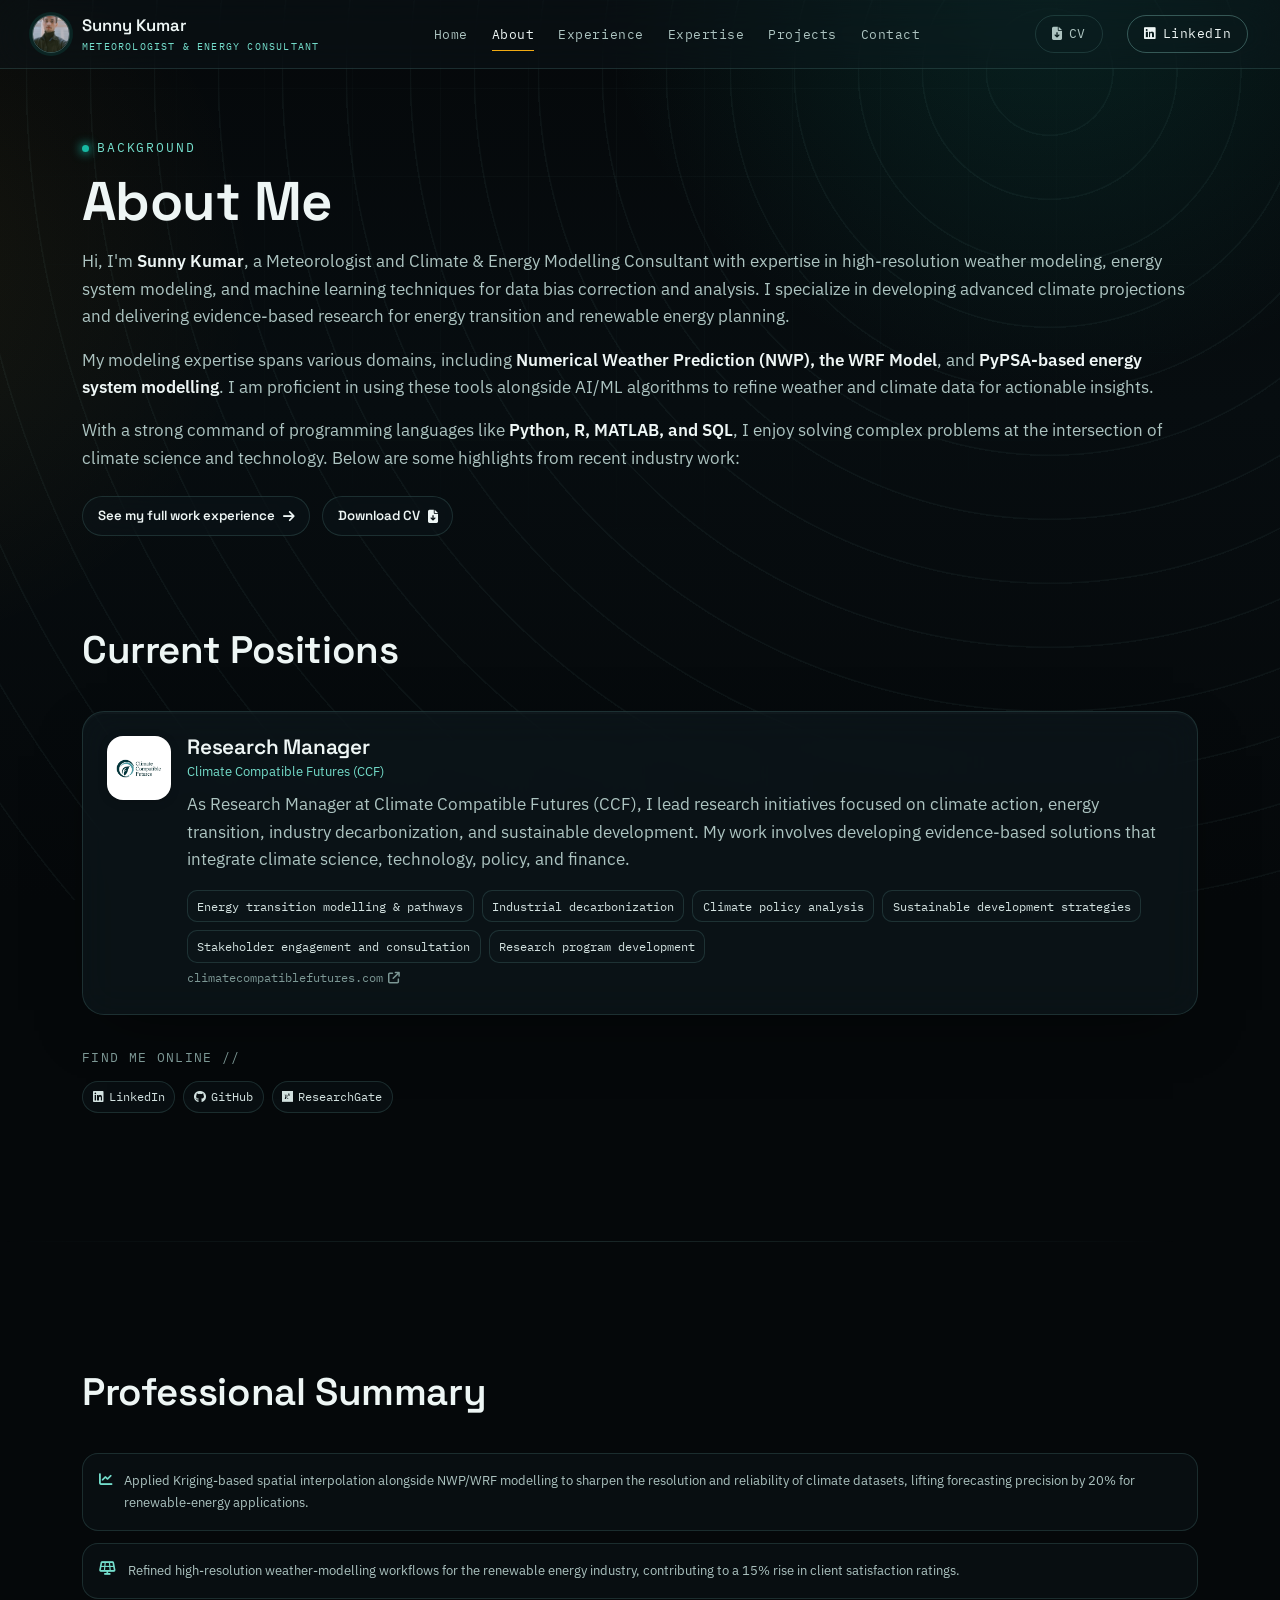
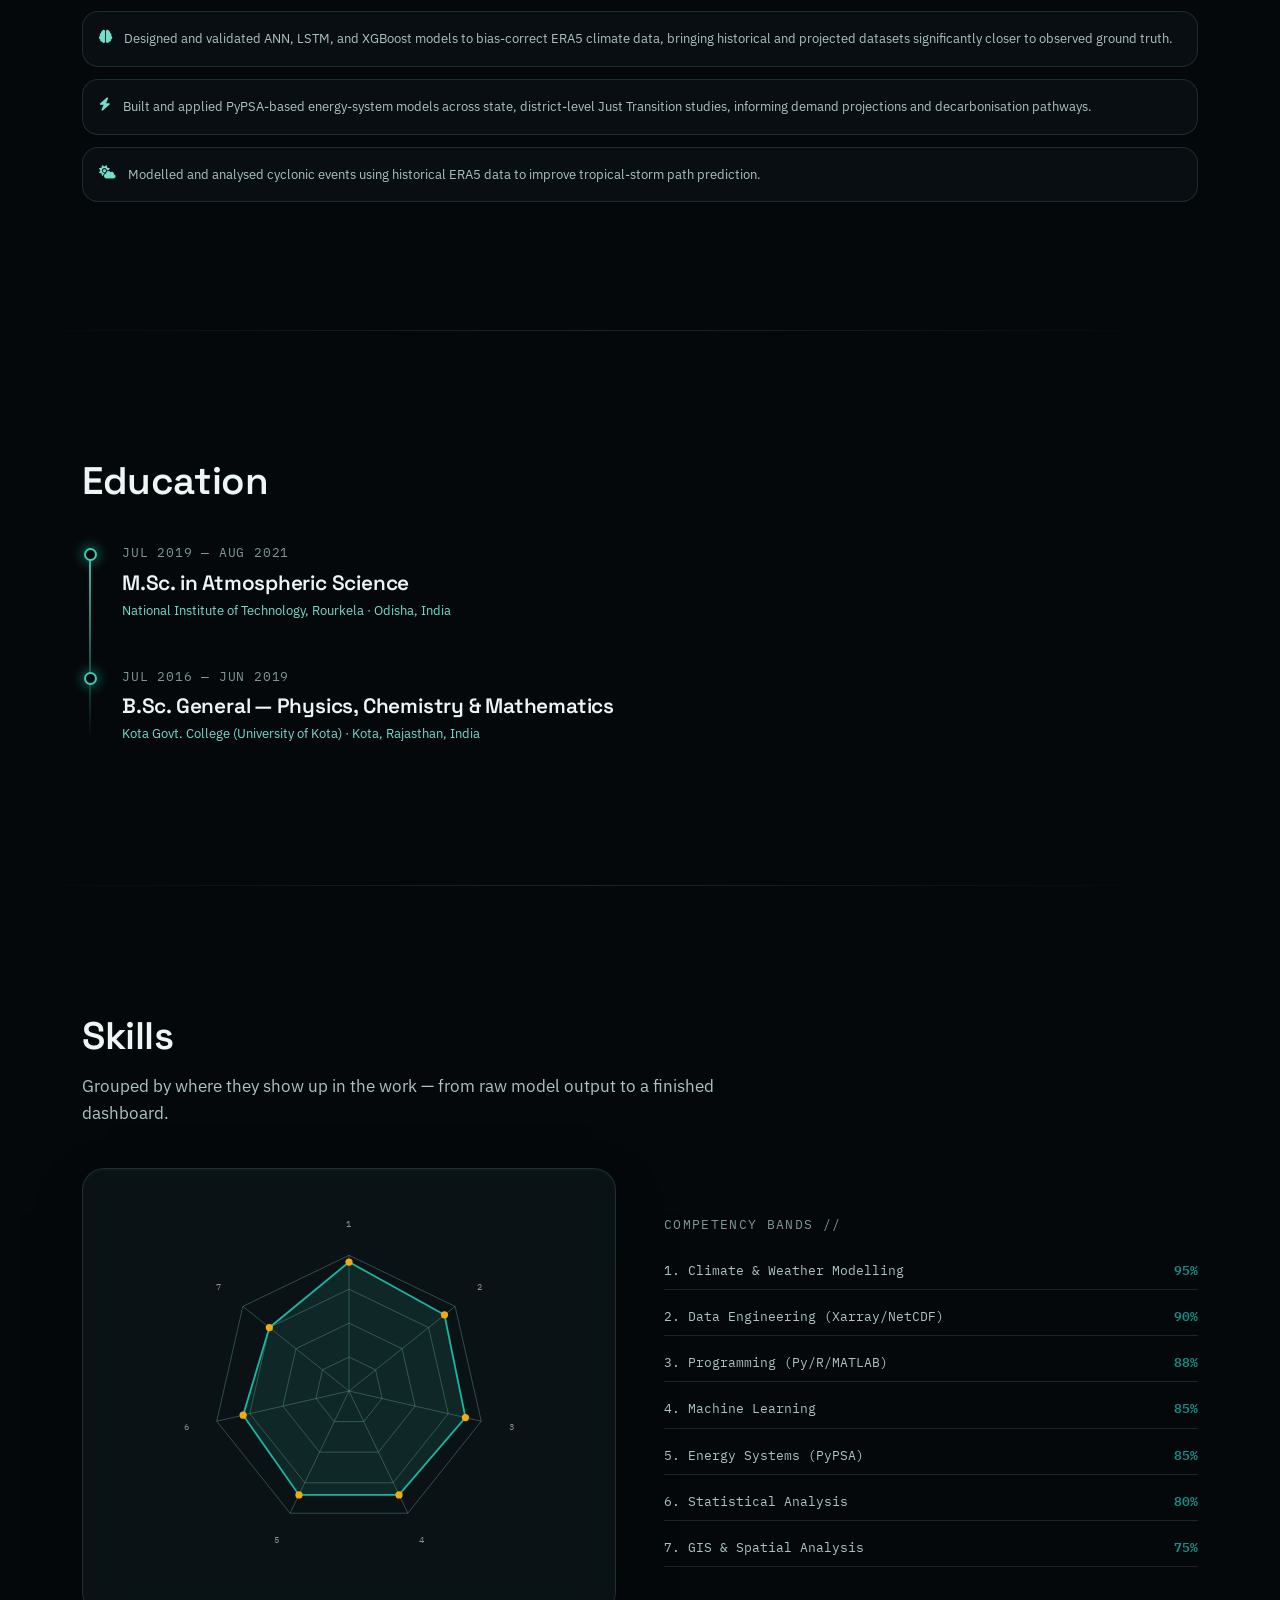
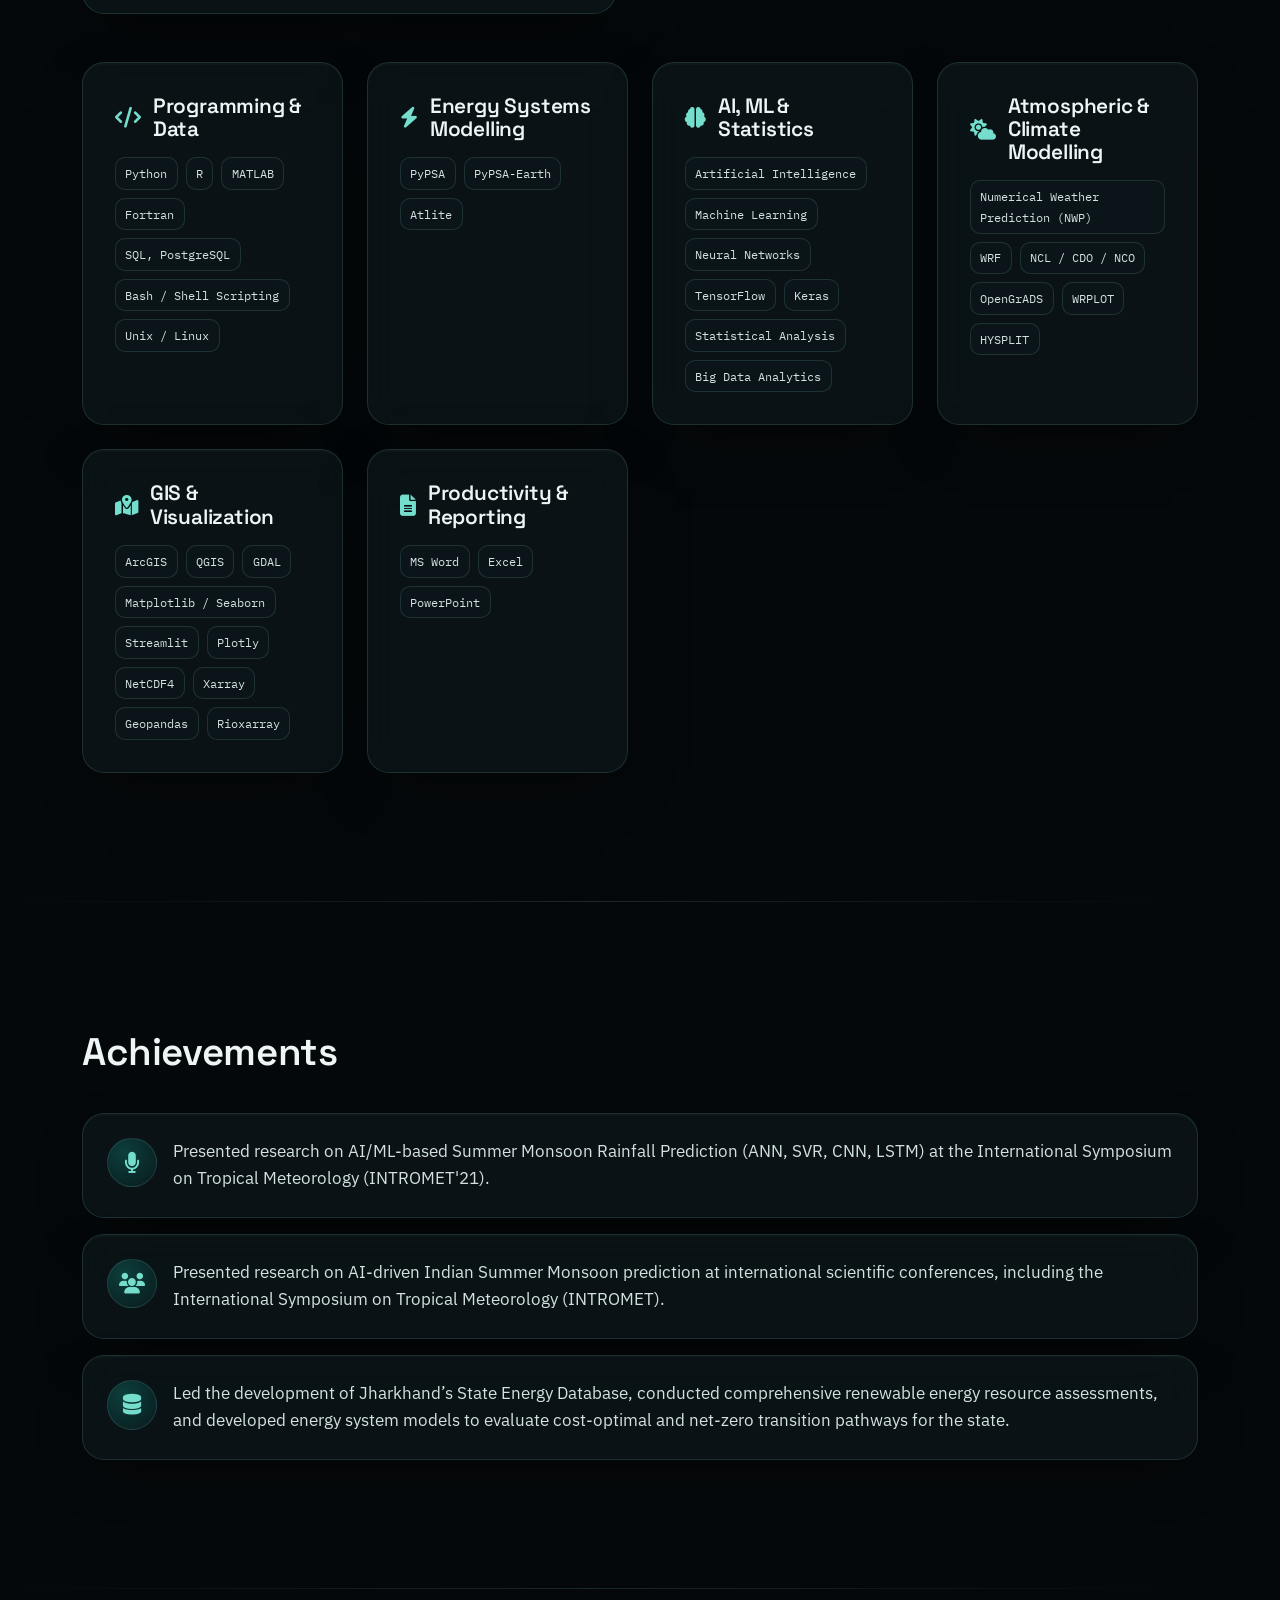
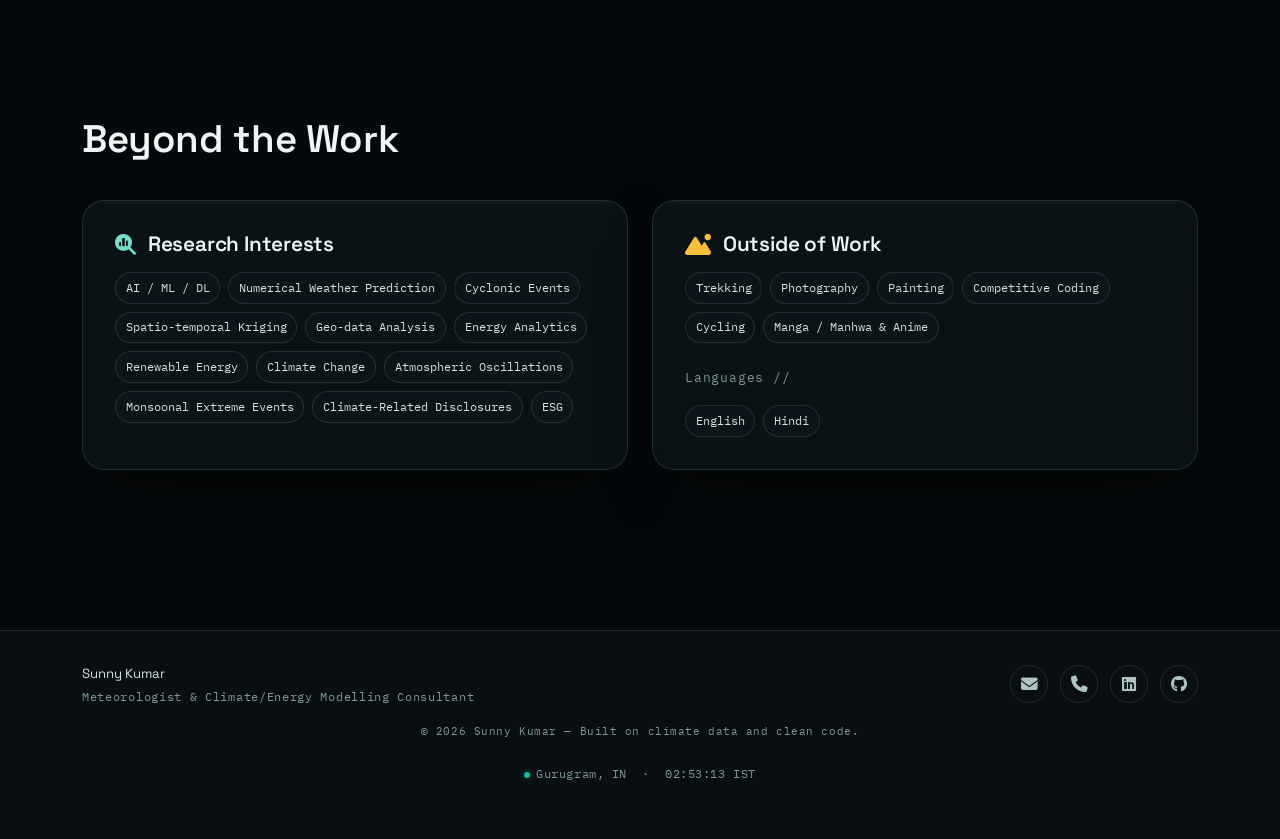
==== about.html @ 5a5ff790 "Portfolio website update August 2026" ====
<!DOCTYPE html>
<html lang="en" class="no-js">
<head>
  <script>document.documentElement.classList.replace("no-js","js");</script>
  <meta charset="UTF-8" />
  <meta name="viewport" content="width=device-width, initial-scale=1.0" />
  <meta name="description" content="Work experience, education, technical skills, and achievements of Sunny Kumar — Meteorologist and Climate & Energy Modelling Consultant." />
  <title>About — Sunny Kumar</title>
  <link rel="icon" href="assets/img/favicon.svg" type="image/svg+xml" />

  <link rel="preconnect" href="https://fonts.googleapis.com" />
  <link rel="preconnect" href="https://fonts.gstatic.com" crossorigin />
  <link href="https://fonts.googleapis.com/css2?family=Space+Grotesk:wght@500;600;700&family=IBM+Plex+Sans:wght@400;500;600&family=IBM+Plex+Mono:wght@400;500&display=swap" rel="stylesheet" />
  <link
    rel="stylesheet"
    href="https://cdnjs.cloudflare.com/ajax/libs/font-awesome/6.7.2/css/all.min.css"
    integrity="sha512-Evv84Mr4kqVGRNSgIGL/F/aIDqQb7xQ2vcrdIwxfjThSH8CSR7PBEakCr51Ck+w+/U6swU2Im1vVX0SVk9ABhg=="
    crossorigin="anonymous"
    referrerpolicy="no-referrer" />

  <link rel="stylesheet" href="assets/css/tokens.css" />
  <link rel="stylesheet" href="assets/css/base.css" />
  <link rel="stylesheet" href="assets/css/navbar.css" />
  <link rel="stylesheet" href="assets/css/footer.css" />
  <link rel="stylesheet" href="assets/css/about.css" />
</head>
<body>
  <div class="atmos-field" aria-hidden="true"></div>
  <div id="site-header-mount"></div>

  <main>
    <section class="page-head container reveal">
      <div class="eyebrow">Background</div>
      <h1>About Me</h1>
      <p>
            Hi, I'm <strong>Sunny Kumar</strong>, a Meteorologist and Climate &amp; Energy
            Modelling Consultant with expertise in high-resolution weather modeling, energy
            system modeling, and machine learning techniques for data bias correction and
            analysis. I specialize in developing advanced climate projections and delivering
            evidence-based research for energy transition and renewable energy planning.
          </p>
          <p>
            My modeling expertise spans various domains, including
            <strong>Numerical Weather Prediction (NWP), the WRF Model</strong>, and
            <strong>PyPSA-based energy system modelling</strong>. I am proficient in using
            these tools alongside AI/ML algorithms to refine weather and climate data for
            actionable insights.
          </p>
          <p>
            With a strong command of programming languages like
            <strong>Python, R, MATLAB, and SQL</strong>, I enjoy solving complex problems at
            the intersection of climate science and technology. Below are some highlights
            from recent industry work:
          </p>
      <div class="page-head-actions" style="margin-top:var(--sp-5);display:flex;gap:var(--sp-3);flex-wrap:wrap;">
        <a href="experience.html" class="btn btn-ghost btn-sm">See my full work experience <i class="fa-solid fa-arrow-right" aria-hidden="true"></i></a>
        <a href="assets/files/Sunny_Kumar_CV.pdf" class="btn btn-ghost btn-sm" download>Download CV <i class="fa-solid fa-file-arrow-down" aria-hidden="true"></i></a>
      </div>
    </section>

    <!-- Current positions -->
    <section class="section container">
      <div class="section-head reveal">
        <h2>Current Positions</h2>
      </div>
      <div class="current-roles">
        <a href="https://www.climatecompatiblefutures.com/" target="_blank" rel="noopener" class="current-role card glass reveal">
          <span class="current-role-logo"><img src="assets/img/ccf-logo.png" alt="Climate Compatible Futures logo" /></span>
          <div>
            <h4>Research Manager</h4>
            <p class="exp-meta">Climate Compatible Futures (CCF)</p>
            <p> As Research Manager at Climate Compatible Futures (CCF), I lead research initiatives focused on climate action, 
              energy transition, industry decarbonization, and sustainable development. My work involves developing evidence-based solutions 
              that integrate climate science, technology, policy, and finance.</p>
              <ul class="skill-list">
                <li>Energy transition modelling & pathways</li>
                <li>Industrial decarbonization</li>
                <li>Climate policy analysis</li>
                <li>Sustainable development strategies</li>
                <li>Stakeholder engagement and consultation</li>
                <li>Research program development</li>
              </ul>
            <span class="current-role-link">climatecompatiblefutures.com <i class="fa-solid fa-arrow-up-right-from-square" aria-hidden="true"></i></span>
          </div>
        </a>
        <!-- <a href="https://www.gerinexgen.org/" target="_blank" rel="noopener" class="current-role card glass reveal">
          <span class="current-role-logo"><img src="assets/img/gerinexgen-logo.png" alt="GERINEXGEN Foundation logo" /></span>
          <div>
            <h4>Managing Director &amp; Founder</h4>
            <p class="exp-meta">GERINEXGEN Foundation</p>
            <span class="current-role-link">gerinexgen.org <i class="fa-solid fa-arrow-up-right-from-square" aria-hidden="true"></i></span>
          </div>
        </a> -->
      </div>

      <div class="online-profiles reveal">
        <span class="mono-tag">Find me online //</span>
        <div class="tag-cloud">
          <a href="https://www.linkedin.com/in/sunny57911" target="_blank" rel="noopener"><i class="fa-brands fa-linkedin" aria-hidden="true"></i> LinkedIn</a>
          <a href="https://github.com/Sunny57911" target="_blank" rel="noopener"><i class="fa-brands fa-github" aria-hidden="true"></i> GitHub</a>
          <a href="https://www.researchgate.net/profile/Sunny-Kumar-110" target="_blank" rel="noopener"><i class="fa-brands fa-researchgate" aria-hidden="true"></i> ResearchGate</a>
        </div>
      </div>
    </section>

    <hr class="divider container" />

    <!-- Professional summary -->
    <section class="section container">
      <div class="section-head reveal">
        <h2>Professional Summary</h2>
      </div>
      <ul class="bullet-points reveal">
        <li><i class="fa-solid fa-chart-line" aria-hidden="true"></i> Applied Kriging-based spatial interpolation alongside NWP/WRF modelling to sharpen the resolution and reliability of climate datasets, lifting forecasting precision by 20% for renewable-energy applications.</li>
        <li><i class="fa-solid fa-solar-panel" aria-hidden="true"></i> Refined high-resolution weather-modelling workflows for the renewable energy industry, contributing to a 15% rise in client satisfaction ratings.</li>
        <li><i class="fa-solid fa-brain" aria-hidden="true"></i> Designed and validated ANN, LSTM, and XGBoost models to bias-correct ERA5 climate data, bringing historical and projected datasets significantly closer to observed ground truth.</li>
        <li><i class="fa-solid fa-bolt" aria-hidden="true"></i> Built and applied PyPSA-based energy-system models across state, district-level Just Transition studies, informing demand projections and decarbonisation pathways.</li>
        <li><i class="fa-solid fa-cloud-sun" aria-hidden="true"></i> Modelled and analysed cyclonic events using historical ERA5 data to improve tropical-storm path prediction.</li>
      </ul>
    </section>

    <hr class="divider container" />

    <!-- Education -->
    <section class="section container">
      <div class="section-head reveal">
        <h2>Education</h2>
      </div>
      <div class="timeline reveal">
        <div class="timeline-item">
          <span class="mono-tag">JUL 2019 — AUG 2021</span>
          <h4>M.Sc. in Atmospheric Science</h4>
          <p class="exp-meta">National Institute of Technology, Rourkela &middot; Odisha, India</p>
        </div>
        <div class="timeline-item">
          <span class="mono-tag">JUL 2016 — JUN 2019</span>
          <h4>B.Sc. General — Physics, Chemistry &amp; Mathematics</h4>
          <p class="exp-meta">Kota Govt. College (University of Kota) &middot; Kota, Rajasthan, India</p>
        </div>
      </div>
    </section>

    <hr class="divider container" />

    <!-- Skills -->
    <section class="section container">
      <div class="section-head reveal">
        <h2>Skills</h2>
        <p>Grouped by where they show up in the work — from raw model output to a finished dashboard.</p>
      </div>

      <div class="radar-wrap">
        <div class="radar-card glass reveal">
          <svg id="radarChart" viewBox="0 0 420 420" aria-label="Competency radar chart"></svg>
        </div>
        <div class="reveal">
          <span class="mono-tag" style="display:block;margin-bottom:var(--sp-4);text-transform:uppercase;letter-spacing:0.1em;">Competency bands //</span>
          <ul class="legend-list" id="legendList"></ul>
        </div>
      </div>

      <div class="skills-grid">
        <div class="skill-group card glass reveal">
          <h4><i class="fa-solid fa-code" aria-hidden="true" style="color:var(--teal-300)"></i> Programming &amp; Data</h4>
          <ul class="skill-list">
            <li>Python</li><li>R</li><li>MATLAB</li><li>Fortran</li>
            <li>SQL, PostgreSQL</li><li>Bash / Shell Scripting</li><li>Unix / Linux</li>
          </ul>
        </div>
        <div class="skill-group card glass reveal">
          <h4><i class="fa-solid fa-bolt" aria-hidden="true" style="color:var(--teal-300)"></i> Energy Systems Modelling</h4>
          <ul class="skill-list">
            <li>PyPSA</li><li>PyPSA-Earth</li><li>Atlite</li>
          </ul>
        </div>
        <div class="skill-group card glass reveal">
          <h4><i class="fa-solid fa-brain" aria-hidden="true" style="color:var(--teal-300)"></i> AI, ML &amp; Statistics</h4>
          <ul class="skill-list">
            <li>Artificial Intelligence</li><li>Machine Learning</li><li>Neural Networks</li>
            <li>TensorFlow</li><li>Keras</li><li>Statistical Analysis</li><li>Big Data Analytics</li>
          </ul>
        </div>
        <div class="skill-group card glass reveal">
          <h4><i class="fa-solid fa-cloud-sun" aria-hidden="true" style="color:var(--teal-300)"></i> Atmospheric &amp; Climate Modelling</h4>
          <ul class="skill-list">
            <li>Numerical Weather Prediction (NWP)</li><li>WRF</li><li>NCL / CDO / NCO</li>
            <li>OpenGrADS</li><li>WRPLOT</li><li>HYSPLIT</li>
          </ul>
        </div>
        <div class="skill-group card glass reveal">
          <h4><i class="fa-solid fa-map-location-dot" aria-hidden="true" style="color:var(--teal-300)"></i> GIS &amp; Visualization</h4>
          <ul class="skill-list">
            <li>ArcGIS</li><li>QGIS</li><li>GDAL</li><li>Matplotlib / Seaborn</li>
            <li>Streamlit</li><li>Plotly</li><li>NetCDF4</li><li>Xarray</li>
            <li>Geopandas</li><li>Rioxarray</li>
          </ul>
        </div>
        <div class="skill-group card glass reveal">
          <h4><i class="fa-solid fa-file-lines" aria-hidden="true" style="color:var(--teal-300)"></i> Productivity &amp; Reporting</h4>
          <ul class="skill-list">
            <li>MS Word</li><li>Excel</li><li>PowerPoint</li>
          </ul>
        </div>
      </div>
    </section>

    <hr class="divider container" />

    <!-- Achievements -->
    <section class="section container">
      <div class="section-head reveal">
        <h2>Achievements</h2>
      </div>
      <div class="achieve-list">
        <div class="achieve-item card glass reveal">
          <span class="icon-ring"><i class="fa-solid fa-microphone" aria-hidden="true"></i></span>
          <p>Presented research on AI/ML-based Summer Monsoon Rainfall Prediction (ANN, SVR, CNN, LSTM) at the International Symposium on Tropical Meteorology (INTROMET'21).</p>
        </div>
        <div class="achieve-item card glass reveal">
          <span class="icon-ring"><i class="fa-solid fa-users" aria-hidden="true"></i></span>
          <p>Presented research on AI-driven Indian Summer Monsoon prediction at international scientific conferences, including the International Symposium on Tropical Meteorology (INTROMET).</p>
        </div>
        <div class="achieve-item card glass reveal">
          <span class="icon-ring"><i class="fa-solid fa-database" aria-hidden="true"></i></span>
          <p>Led the development of Jharkhand’s State Energy Database, conducted comprehensive renewable energy resource assessments, 
            and developed energy system models to evaluate cost-optimal and net-zero transition pathways for the state.</p>
        </div>
        <!-- <div class="achieve-item card glass reveal">
          <span class="icon-ring"><i class="fa-solid fa-seedling" aria-hidden="true"></i></span>
          <p>Founded the GERINEXGEN Foundation, where I currently serve as Managing Director.</p>
        </div> -->
      </div>
    </section>

    <hr class="divider container" />

    <!-- Beyond the work -->
    <section class="section container">
      <div class="section-head reveal">
        <h2>Beyond the Work</h2>
      </div>
      <div class="beyond-grid">
        <div class="card glass reveal">
          <h4><i class="fa-solid fa-magnifying-glass-chart" aria-hidden="true" style="color:var(--teal-300)"></i> Research Interests</h4>
          <div class="tag-cloud">
            <span>AI / ML / DL</span><span>Numerical Weather Prediction</span><span>Cyclonic Events</span>
            <span>Spatio-temporal Kriging</span><span>Geo-data Analysis</span><span>Energy Analytics</span>
            <span>Renewable Energy</span><span>Climate Change</span><span>Atmospheric Oscillations</span>
            <span>Monsoonal Extreme Events</span><span>Climate-Related Disclosures</span><span>ESG</span>
          </div>
        </div>
        <div class="card glass reveal">
          <h4><i class="fa-solid fa-mountain-sun" aria-hidden="true" style="color:var(--amber-400)"></i> Outside of Work</h4>
          <div class="tag-cloud">
            <span>Trekking</span><span>Photography</span><span>Painting</span>
            <span>Competitive Coding</span><span>Cycling</span><span>Manga / Manhwa &amp; Anime</span>
          </div>
          <p class="mono-tag" style="margin-top:var(--sp-5)">Languages //</p>
          <div class="tag-cloud">
            <span>English</span><span>Hindi</span>
          </div>
        </div>
      </div>
    </section>
  </main>

  <div id="site-footer-mount"></div>

  <script src="assets/js/components.js"></script>
  <script src="assets/js/about.js"></script>
</body>
</html>
---- assets/css/tokens.css ----
/* ==========================================================================
   DESIGN TOKENS — Sunny Kumar Portfolio
   Direction: dark instrument-panel / atmospheric-data aesthetic.
   Grounded in the subject: radar scopes, isobar charts, night-sky telemetry.
   ========================================================================== */

:root {
  /* ---- Surface -------------------------------------------------------- */
  --bg-void: #05080a;
  --bg-deep: #070d10;
  --bg-rise: #0b1418;
  --bg-grid-line: rgba(130, 196, 189, 0.055);

  /* Glass panels */
  --glass-fill: rgba(15, 28, 32, 0.56);
  --glass-fill-soft: rgba(15, 28, 32, 0.34);
  --glass-fill-strong: rgba(18, 34, 38, 0.78);
  --glass-border: rgba(134, 205, 197, 0.16);
  --glass-border-strong: rgba(148, 219, 210, 0.32);
  --glass-blur: 18px;

  /* ---- Brand accent (derived from original teal/gold identity) -------- */
  --teal-200: #a9ecdf;
  --teal-300: #74ddcb;
  --teal-400: #3ecab3;
  --teal-500: #17b8a3;
  --teal-600: #109187;
  --teal-700: #0a6a63;
  --teal-900: #06302d;

  --amber-300: #ffd97d;
  --amber-400: #f8bf3c;
  --amber-500: #f1aa12;
  --amber-600: #c98a0c;

  /* ---- Ink -------------------------------------------------------------*/
  --ink-100: #eef6f5;
  --ink-200: #d3e2e0;
  --ink-300: #adc4c1;
  --ink-500: #7d9895;
  --ink-700: #4d605e;

  /* ---- Semantic -------------------------------------------------------*/
  --accent: var(--teal-500);
  --accent-strong: var(--teal-300);
  --accent-warm: var(--amber-500);
  --text-primary: var(--ink-100);
  --text-secondary: var(--ink-300);
  --text-muted: var(--ink-500);
  --border-hairline: var(--glass-border);
  --focus-ring: var(--teal-300);

  /* ---- Type -------------------------------------------------------------*/
  --font-display: "Space Grotesk", "IBM Plex Sans", sans-serif;
  --font-body: "IBM Plex Sans", "Segoe UI", sans-serif;
  --font-mono: "IBM Plex Mono", "SFMono-Regular", Consolas, monospace;

  --step--1: clamp(0.78rem, 0.75rem + 0.1vw, 0.86rem);
  --step-0: clamp(0.95rem, 0.92rem + 0.15vw, 1.05rem);
  --step-1: clamp(1.1rem, 1.03rem + 0.35vw, 1.3rem);
  --step-2: clamp(1.35rem, 1.2rem + 0.7vw, 1.75rem);
  --step-3: clamp(1.7rem, 1.4rem + 1.3vw, 2.4rem);
  --step-4: clamp(2.2rem, 1.7rem + 2.2vw, 3.4rem);
  --step-5: clamp(2.8rem, 2rem + 3.6vw, 4.6rem);

  /* ---- Space (4px base) --------------------------------------------------*/
  --sp-1: 0.25rem;
  --sp-2: 0.5rem;
  --sp-3: 0.75rem;
  --sp-4: 1rem;
  --sp-5: 1.5rem;
  --sp-6: 2rem;
  --sp-7: 2.5rem;
  --sp-8: 3rem;
  --sp-9: 4rem;
  --sp-10: 5rem;
  --sp-12: 7rem;

  /* ---- Shape / motion ----------------------------------------------------*/
  --radius-sm: 10px;
  --radius-md: 16px;
  --radius-lg: 22px;
  --radius-full: 999px;

  --ease-out: cubic-bezier(0.16, 1, 0.3, 1);
  --ease-standard: cubic-bezier(0.4, 0, 0.2, 1);
  --dur-fast: 180ms;
  --dur-med: 420ms;
  --dur-slow: 900ms;

  --container-w: 1180px;

  --shadow-glass: 0 20px 60px -25px rgba(0, 0, 0, 0.65), 0 2px 0 rgba(255,255,255,0.02) inset;
  --shadow-glow-teal: 0 0 0 1px rgba(23, 184, 163, 0.25), 0 0 32px -4px rgba(23, 184, 163, 0.35);
  --shadow-glow-amber: 0 0 0 1px rgba(241, 170, 18, 0.3), 0 0 28px -6px rgba(241, 170, 18, 0.4);
}

@media (prefers-reduced-motion: reduce) {
  :root {
    --dur-fast: 0ms;
    --dur-med: 0ms;
    --dur-slow: 0ms;
  }
}
---- assets/css/base.css ----
/* ==========================================================================
   BASE — reset, typography, ambient background, shared primitives
   ========================================================================== */

*, *::before, *::after { box-sizing: border-box; }
html { scroll-behavior: smooth; }
@media (prefers-reduced-motion: reduce) { html { scroll-behavior: auto; } }

html {
  overflow-x: hidden;
}

body {
  margin: 0;
  background: var(--bg-void);
  color: var(--text-primary);
  font-family: var(--font-body);
  font-size: var(--step-0);
  line-height: 1.65;
  -webkit-font-smoothing: antialiased;
  min-height: 100vh;
  position: relative;
  overflow-x: hidden;
  /* Belt-and-braces: decorative glows/sweeps (radar ring, ambient field)
     are intentionally allowed to bleed past their own box for effect;
     this guarantees that bleed can never cause a horizontal scrollbar. */
  overflow-x: clip;
}

img { max-width: 100%; display: block; }
a { color: inherit; text-decoration: none; }
ul, ol { padding: 0; margin: 0; }
li { list-style: none; }
button { font: inherit; color: inherit; background: none; border: none; cursor: pointer; }
input, select, textarea { font: inherit; color: inherit; }

::selection { background: var(--teal-500); color: #04100e; }

/* ---- Scrollbar (webkit) --------------------------------------------------*/
::-webkit-scrollbar { width: 10px; height: 10px; }
::-webkit-scrollbar-track { background: var(--bg-void); }
::-webkit-scrollbar-thumb { background: var(--teal-700); border-radius: var(--radius-full); }
::-webkit-scrollbar-thumb:hover { background: var(--teal-600); }

/* ---- Ambient backdrop ---------------------------------------------------
   A faint isobar/contour field + drifting radar glow, referencing weather
   charts and radar scopes without being literal or loud. Fixed so it reads
   as one continuous atmosphere behind every page. */
.atmos-field {
  position: fixed;
  inset: 0;
  z-index: -2;
  pointer-events: none;
  background:
    radial-gradient(60vw 60vw at 82% -8%, rgba(23, 184, 163, 0.16), transparent 60%),
    radial-gradient(50vw 50vw at -10% 30%, rgba(241, 170, 18, 0.07), transparent 60%),
    repeating-radial-gradient(circle at 82% 8%, transparent 0, transparent 62px, var(--bg-grid-line) 63px, var(--bg-grid-line) 64px),
    linear-gradient(180deg, var(--bg-void) 0%, var(--bg-deep) 45%, var(--bg-void) 100%);
}
.atmos-field::after {
  content: "";
  position: absolute;
  inset: 0;
  background-image:
    linear-gradient(var(--bg-grid-line) 1px, transparent 1px),
    linear-gradient(90deg, var(--bg-grid-line) 1px, transparent 1px);
  background-size: 88px 88px;
  mask-image: radial-gradient(75% 60% at 50% 20%, #000 0%, transparent 75%);
  opacity: 0.7;
}

/* ---- Layout --------------------------------------------------------------*/
.container {
  width: 100%;
  max-width: var(--container-w);
  margin-inline: auto;
  padding-inline: var(--sp-6);
}
@media (max-width: 640px) { .container { padding-inline: var(--sp-4); } }

main { display: block; }

.section {
  padding-block: var(--sp-10);
}
@media (max-width: 780px) { .section { padding-block: var(--sp-8); } }

.section-head { max-width: 640px; margin-bottom: var(--sp-7); }

/* ---- Page head (shared: used at the top of every inner page) -----------*/
.page-head { padding-top: var(--sp-9); padding-bottom: var(--sp-3); }
.page-head h1 { font-size: var(--step-4); }

.eyebrow {
  display: inline-flex;
  align-items: center;
  gap: var(--sp-2);
  font-family: var(--font-mono);
  font-size: var(--step--1);
  letter-spacing: 0.14em;
  text-transform: uppercase;
  color: var(--accent-strong);
  margin-bottom: var(--sp-3);
}
.eyebrow::before {
  content: "";
  width: 7px;
  height: 7px;
  border-radius: 50%;
  background: var(--accent);
  box-shadow: 0 0 10px 2px rgba(23, 184, 163, 0.7);
}

h1, h2, h3, h4 {
  font-family: var(--font-display);
  font-weight: 600;
  letter-spacing: -0.01em;
  line-height: 1.12;
  margin: 0 0 var(--sp-4);
  color: var(--ink-100);
}
h1 { font-size: var(--step-5); font-weight: 650; }
h2 { font-size: var(--step-3); }
h3 { font-size: var(--step-2); }
h4 { font-size: var(--step-1); }

p { margin: 0 0 var(--sp-4); color: var(--text-secondary); }
p:last-child { margin-bottom: 0; }
strong { color: var(--ink-100); font-weight: 600; }

.lede { font-size: var(--step-1); color: var(--text-secondary); }

.mono-tag {
  font-family: var(--font-mono);
  font-size: var(--step--1);
  letter-spacing: 0.06em;
  color: var(--text-muted);
}

/* ---- Buttons ---------------------------------------------------------- */
.btn {
  display: inline-flex;
  align-items: center;
  gap: var(--sp-2);
  padding: 0.85em 1.5em;
  border-radius: var(--radius-full);
  font-family: var(--font-display);
  font-weight: 600;
  font-size: var(--step-0);
  border: 1px solid transparent;
  transition: transform var(--dur-fast) var(--ease-standard), box-shadow var(--dur-fast) var(--ease-standard), background var(--dur-fast);
  white-space: nowrap;
}
.btn:active { transform: scale(0.97); }
.btn-primary {
  background: linear-gradient(135deg, var(--teal-500), var(--teal-700));
  color: #03110f;
  box-shadow: var(--shadow-glow-teal);
}
.btn-primary:hover { transform: translateY(-2px); box-shadow: 0 0 0 1px rgba(23,184,163,0.4), 0 14px 30px -8px rgba(23,184,163,0.5); }
.btn-ghost {
  background: var(--glass-fill-soft);
  border-color: var(--glass-border);
  color: var(--ink-100);
  backdrop-filter: blur(var(--glass-blur));
}
.btn-ghost:hover { border-color: var(--glass-border-strong); transform: translateY(-2px); }
.btn-amber {
  background: linear-gradient(135deg, var(--amber-400), var(--amber-600));
  color: #241703;
  box-shadow: var(--shadow-glow-amber);
}
.btn-amber:hover { transform: translateY(-2px); }
.btn-sm { padding: 0.6em 1.1em; font-size: var(--step--1); }
.btn:focus-visible, a:focus-visible, button:focus-visible, input:focus-visible, select:focus-visible, textarea:focus-visible {
  outline: 2px solid var(--focus-ring);
  outline-offset: 3px;
  border-radius: var(--radius-sm);
}

/* ---- Glass panel / card -------------------------------------------------*/
.glass {
  background: var(--glass-fill);
  border: 1px solid var(--glass-border);
  border-radius: var(--radius-lg);
  backdrop-filter: blur(var(--glass-blur));
  -webkit-backdrop-filter: blur(var(--glass-blur));
  box-shadow: var(--shadow-glass);
}

.card {
  padding: var(--sp-6);
  transition: transform var(--dur-fast) var(--ease-standard), border-color var(--dur-fast), box-shadow var(--dur-fast);
}
.card:hover { transform: translateY(-4px); border-color: var(--glass-border-strong); }

.divider {
  height: 1px;
  background: linear-gradient(90deg, transparent, var(--glass-border), transparent);
  border: none;
  margin: var(--sp-8) 0;
}

.badge {
  display: inline-flex;
  align-items: center;
  gap: 0.4em;
  font-family: var(--font-mono);
  font-size: var(--step--1);
  letter-spacing: 0.05em;
  padding: 0.35em 0.85em;
  border-radius: var(--radius-full);
  border: 1px solid var(--glass-border);
  color: var(--text-secondary);
  background: var(--glass-fill-soft);
}
.badge.is-live { color: var(--teal-200); border-color: rgba(23,184,163,0.35); }
.badge .dot { width: 6px; height: 6px; border-radius: 50%; background: currentColor; }

/* ---- Tag cloud (shared: used on home + about pages) ---------------------*/
.tag-cloud { display: flex; flex-wrap: wrap; gap: var(--sp-2); }
.tag-cloud span, .tag-cloud a {
  font-family: var(--font-mono);
  font-size: 0.76rem;
  padding: 0.4em 0.8em;
  border-radius: var(--radius-full);
  border: 1px solid var(--glass-border);
  color: var(--ink-200);
  background: var(--glass-fill-soft);
}
.tag-cloud a { display: inline-flex; align-items: center; gap: 0.4em; transition: border-color var(--dur-fast), color var(--dur-fast); }
.tag-cloud a:hover { border-color: var(--teal-400); color: var(--teal-200); }

/* ---- Reveal-on-scroll ---------------------------------------------------*/
.reveal { opacity: 0; transform: translateY(22px); transition: opacity 700ms var(--ease-out), transform 700ms var(--ease-out); }
.reveal.is-visible { opacity: 1; transform: translateY(0); }
@media (prefers-reduced-motion: reduce) {
  .reveal { opacity: 1; transform: none; transition: none; }
}
/* If JS never runs, nothing should stay permanently invisible.
   html starts with class="no-js"; a synchronous inline script in <head>
   swaps it to "js" the instant script execution is available. */
html.no-js .reveal { opacity: 1 !important; transform: none !important; }

/* ---- Icon wrap (used across expertise/projects/contact) ----------------*/
.icon-ring {
  width: 3.1rem;
  height: 3.1rem;
  display: inline-flex;
  align-items: center;
  justify-content: center;
  border-radius: 50%;
  background: radial-gradient(circle at 35% 30%, rgba(23,184,163,0.28), rgba(23,184,163,0.04));
  border: 1px solid var(--glass-border);
  color: var(--teal-300);
  font-size: 1.3rem;
  flex-shrink: 0;
}

/* ---- Back to top --------------------------------------------------------*/
.back-to-top {
  position: fixed;
  right: var(--sp-5);
  bottom: var(--sp-5);
  z-index: 60;
  width: 46px;
  height: 46px;
  border-radius: 50%;
  display: flex;
  align-items: center;
  justify-content: center;
  background: var(--glass-fill-strong);
  border: 1px solid var(--glass-border-strong);
  color: var(--teal-300);
  backdrop-filter: blur(var(--glass-blur));
  opacity: 0;
  pointer-events: none;
  transform: translateY(10px);
  transition: opacity var(--dur-fast), transform var(--dur-fast);
}
.back-to-top.is-shown { opacity: 1; pointer-events: auto; transform: translateY(0); }
.back-to-top:hover { border-color: var(--teal-400); color: var(--teal-200); }

/* ---- Modal base (reused by project detail zoom + coming-soon) ----------*/
.modal-veil {
  position: fixed;
  inset: 0;
  z-index: 100;
  background: rgba(3, 7, 8, 0.78);
  backdrop-filter: blur(6px);
  display: flex;
  align-items: center;
  justify-content: center;
  padding: var(--sp-5);
  opacity: 0;
  pointer-events: none;
  transition: opacity var(--dur-fast) var(--ease-standard);
}
.modal-veil.is-open { opacity: 1; pointer-events: auto; }
.modal-box {
  width: 100%;
  max-width: 560px;
  max-height: 86vh;
  overflow: auto;
  position: relative;
  padding: var(--sp-7);
  transform: translateY(14px) scale(0.98);
  transition: transform var(--dur-fast) var(--ease-standard);
}
.modal-veil.is-open .modal-box { transform: translateY(0) scale(1); }
.modal-close {
  position: absolute;
  top: var(--sp-4);
  right: var(--sp-4);
  width: 34px;
  height: 34px;
  border-radius: 50%;
  border: 1px solid var(--glass-border);
  display: flex;
  align-items: center;
  justify-content: center;
  color: var(--ink-200);
}
.modal-close:hover { border-color: var(--glass-border-strong); color: #fff; }

/* ---- Form controls -------------------------------------------------------*/
.field { margin-bottom: var(--sp-5); }
.field label {
  display: block;
  font-family: var(--font-mono);
  font-size: var(--step--1);
  letter-spacing: 0.05em;
  color: var(--text-muted);
  text-transform: uppercase;
  margin-bottom: var(--sp-2);
}
.field input, .field select, .field textarea {
  width: 100%;
  padding: 0.85em 1em;
  background: rgba(6, 12, 14, 0.55);
  border: 1px solid var(--glass-border);
  border-radius: var(--radius-sm);
  color: var(--ink-100);
  transition: border-color var(--dur-fast);
}
.field input:focus, .field select:focus, .field textarea:focus {
  border-color: var(--teal-400);
  outline: none;
}
.field textarea { resize: vertical; min-height: 100px; }
.field-row { display: grid; grid-template-columns: 1fr 1fr; gap: var(--sp-4); }
@media (max-width: 560px) { .field-row { grid-template-columns: 1fr; } }

/* ---- Utility -------------------------------------------------------------*/
.visually-hidden {
  position: absolute; width: 1px; height: 1px; overflow: hidden;
  clip: rect(0,0,0,0); white-space: nowrap; border: 0; padding: 0; margin: -1px;
}
.text-center { text-align: center; }
.mt-0 { margin-top: 0; }
---- assets/css/navbar.css ----
/* ==========================================================================
   NAVBAR — sticky glass instrument bar
   ========================================================================== */

.site-header {
  position: sticky;
  top: 0;
  z-index: 80;
  width: 100%;
}

.navbar {
  display: flex;
  align-items: center;
  justify-content: space-between;
  gap: var(--sp-5);
  padding: var(--sp-3) var(--sp-6);
  background: var(--glass-fill-soft);
  border-bottom: 1px solid var(--glass-border);
  backdrop-filter: blur(var(--glass-blur));
  -webkit-backdrop-filter: blur(var(--glass-blur));
  transition: background var(--dur-fast), padding var(--dur-fast), border-color var(--dur-fast);
}
.site-header.is-scrolled .navbar {
  background: var(--glass-fill-strong);
  padding-block: var(--sp-2);
  border-color: var(--glass-border-strong);
}

.logo {
  display: flex;
  align-items: center;
  gap: var(--sp-3);
  font-family: var(--font-display);
  font-weight: 600;
  font-size: var(--step-0);
  color: var(--ink-100);
  flex-shrink: 0;
}
.logo-image {
  width: 38px;
  height: 38px;
  border-radius: 50%;
  object-fit: cover;
  border: 1px solid var(--glass-border-strong);
  box-shadow: 0 0 0 3px rgba(23,184,163,0.12);
}
.logo small {
  display: block;
  font-family: var(--font-mono);
  font-weight: 400;
  font-size: 0.62rem;
  letter-spacing: 0.12em;
  color: var(--teal-300);
  text-transform: uppercase;
}

.nav-links {
  display: flex;
  align-items: center;
  gap: var(--sp-5);
  margin: 0 auto;
}
.nav-links a {
  position: relative;
  font-size: var(--step--1);
  font-family: var(--font-mono);
  letter-spacing: 0.04em;
  color: var(--text-secondary);
  padding: 0.3em 0;
  transition: color var(--dur-fast);
}
.nav-links a::after {
  content: "";
  position: absolute;
  left: 0; right: 100%;
  bottom: -4px;
  height: 1.5px;
  background: var(--teal-400);
  transition: right var(--dur-med) var(--ease-out);
}
.nav-links a:hover { color: var(--ink-100); }
.nav-links a:hover::after { right: 0; }
.nav-links a.is-active { color: var(--ink-100); }
.nav-links a.is-active::after { right: 0; background: var(--amber-500); }

.action_btn {
  display: inline-flex;
  align-items: center;
  gap: 0.5em;
  padding: 0.55em 1.2em;
  border-radius: var(--radius-full);
  border: 1px solid var(--glass-border-strong);
  color: var(--ink-100);
  font-family: var(--font-mono);
  font-size: var(--step--1);
  letter-spacing: 0.04em;
  flex-shrink: 0;
  transition: border-color var(--dur-fast), color var(--dur-fast), background var(--dur-fast);
}
.action_btn:hover { border-color: var(--teal-400); color: var(--teal-200); background: rgba(23,184,163,0.08); }
.action_btn--ghost { color: var(--text-secondary); border-color: var(--glass-border); }
.action_btn--ghost:hover { border-color: var(--amber-400); color: var(--amber-300); background: rgba(241,170,18,0.08); }

.toggle_btn {
  display: none;
  width: 40px;
  height: 40px;
  align-items: center;
  justify-content: center;
  border: 1px solid var(--glass-border);
  border-radius: var(--radius-sm);
  color: var(--ink-100);
  font-size: 1.1rem;
  flex-shrink: 0;
}

.dropdown_menu {
  display: none;
  flex-direction: column;
  gap: var(--sp-1);
  padding: var(--sp-4) var(--sp-6) var(--sp-6);
  background: var(--glass-fill-strong);
  border-bottom: 1px solid var(--glass-border);
  backdrop-filter: blur(var(--glass-blur));
}
.dropdown_menu.open { display: flex; }
.dropdown_menu li { width: 100%; }
.dropdown_menu a {
  display: block;
  padding: 0.85em 0.2em;
  font-family: var(--font-mono);
  font-size: var(--step-0);
  color: var(--ink-200);
  border-bottom: 1px solid var(--glass-border);
}
.dropdown_menu a.is-active { color: var(--amber-400); }
.dropdown_menu .action_btn { display: inline-flex; margin-top: var(--sp-3); border: 1px solid var(--glass-border-strong); }

@media (max-width: 900px) {
  .nav-links { display: none; }
  .navbar > .action_btn { display: none; }
  .toggle_btn { display: flex; }
  .navbar { padding-inline: var(--sp-4); }
}
---- assets/css/footer.css ----
/* ==========================================================================
   FOOTER
   ========================================================================== */

.site-footer {
  border-top: 1px solid var(--glass-border);
  background: var(--glass-fill-soft);
  backdrop-filter: blur(var(--glass-blur));
  margin-top: var(--sp-10);
}

.footer-inner {
  display: flex;
  align-items: center;
  justify-content: space-between;
  flex-wrap: wrap;
  gap: var(--sp-4);
  padding-block: var(--sp-6);
}

.footer-brand {
  font-family: var(--font-display);
  color: var(--ink-200);
  font-size: var(--step--1);
}
.footer-brand span {
  display: block;
  font-family: var(--font-mono);
  color: var(--text-muted);
  font-size: 0.72rem;
  letter-spacing: 0.06em;
  margin-top: 2px;
}

.footer-socials {
  display: flex;
  gap: var(--sp-3);
}
.footer-socials a {
  width: 38px;
  height: 38px;
  display: flex;
  align-items: center;
  justify-content: center;
  border: 1px solid var(--glass-border);
  border-radius: 50%;
  color: var(--text-secondary);
  transition: color var(--dur-fast), border-color var(--dur-fast), transform var(--dur-fast);
}
.footer-socials a:hover { color: var(--teal-300); border-color: var(--teal-400); transform: translateY(-2px); }

.footer-meta {
  width: 100%;
  text-align: center;
  font-family: var(--font-mono);
  font-size: 0.7rem;
  letter-spacing: 0.05em;
  color: var(--text-muted);
  padding-bottom: var(--sp-2);
}

.footer-clock {
  width: 100%;
  text-align: center;
  padding-bottom: var(--sp-5);
  font-size: 0.72rem;
  letter-spacing: 0.05em;
  color: var(--text-muted);
}
.station-dot {
  display: inline-block;
  width: 6px; height: 6px;
  border-radius: 50%;
  background: var(--teal-500);
  margin-right: 6px;
  box-shadow: 0 0 8px rgba(23, 184, 163, 0.55);
  animation: pulseDot 2.2s ease-in-out infinite;
}
@keyframes pulseDot { 0%, 100% { opacity: 1; } 50% { opacity: 0.35; } }
---- assets/css/about.css ----
/* ==========================================================================
   ABOUT
   ========================================================================== */

/* ---- Current positions ----------------------------------------------------*/
.current-roles {
  display: grid;
  grid-template-columns: repeat(auto-fit, minmax(280px, 1fr));
  gap: var(--sp-5);
  margin-bottom: var(--sp-6);
}
.current-role {
  display: flex;
  gap: var(--sp-4);
  align-items: flex-start;
  padding: var(--sp-5);
  transition: border-color var(--dur-fast), transform var(--dur-fast);
}
.current-role:hover { border-color: var(--glass-border-strong); transform: translateY(-3px); }
.current-role-logo {
  flex-shrink: 0;
  width: 64px;
  height: 64px;
  border-radius: var(--radius-md);
  background: #ffffff;
  display: flex;
  align-items: center;
  justify-content: center;
  padding: 8px;
  box-shadow: 0 2px 10px rgba(0,0,0,0.18);
}
.current-role-logo img { width: 100%; height: 100%; object-fit: contain; }
.current-role h4 { margin-bottom: 2px; }
.current-role .exp-meta { font-size: var(--step--1); color: var(--teal-300); margin-bottom: var(--sp-2); }
.current-role-link {
  font-family: var(--font-mono);
  font-size: 0.74rem;
  color: var(--text-muted);
  display: inline-flex;
  align-items: center;
  gap: 0.4em;
}
.current-role:hover .current-role-link { color: var(--teal-300); }

.online-profiles { margin-top: var(--sp-2); }
.online-profiles .mono-tag { display: block; margin-bottom: var(--sp-3); text-transform: uppercase; letter-spacing: 0.1em; }

/* ---- Professional summary bullets -----------------------------------------*/
.bullet-points { display: flex; flex-direction: column; gap: var(--sp-3); }
.bullet-points li {
  display: flex;
  gap: var(--sp-3);
  padding: var(--sp-4);
  border: 1px solid var(--glass-border);
  border-radius: var(--radius-md);
  background: var(--glass-fill-soft);
  color: var(--text-secondary);
  font-size: var(--step--1);
}
.bullet-points li i { color: var(--teal-300); margin-top: 0.2em; flex-shrink: 0; }

/* ---- Education timeline ---------------------------------------------------*/
.timeline { position: relative; padding-left: var(--sp-7); }
.timeline::before {
  content: "";
  position: absolute;
  left: 7px; top: 6px; bottom: 6px;
  width: 1.5px;
  background: linear-gradient(180deg, var(--teal-400), transparent);
}
.timeline-item { position: relative; padding-bottom: var(--sp-6); }
.timeline-item:last-child { padding-bottom: 0; }
.timeline-item::before {
  content: "";
  position: absolute;
  left: calc(-1 * var(--sp-7) + 2px);
  top: 6px;
  width: 13px; height: 13px;
  border-radius: 50%;
  background: var(--bg-void);
  border: 2px solid var(--teal-400);
  box-shadow: 0 0 12px 2px rgba(23,184,163,0.5);
}
.timeline-item h4 { margin-bottom: var(--sp-1); }
.timeline-item .mono-tag { display: block; margin-bottom: var(--sp-2); }
.timeline-item .exp-meta {
  font-size: var(--step--1);
  color: var(--teal-300);
  margin-bottom: var(--sp-3);
}

/* ---- Beyond the work ------------------------------------------------------*/
.beyond-grid {
  display: grid;
  grid-template-columns: repeat(auto-fit, minmax(300px, 1fr));
  gap: var(--sp-5);
}
.beyond-grid h4 { display: flex; align-items: center; gap: var(--sp-3); margin-bottom: var(--sp-4); }

/* ---- Competency radar ------------------------------------------------------*/
.radar-wrap {
  display: grid;
  grid-template-columns: 1fr 1fr;
  gap: var(--sp-8);
  align-items: center;
  margin-bottom: var(--sp-8);
}
@media (max-width: 860px) { .radar-wrap { grid-template-columns: 1fr; } }
.radar-card { padding: var(--sp-6); display: flex; justify-content: center; }
.radar-card svg { width: 100%; max-width: 380px; height: auto; }
.legend-list { list-style: none; margin: 0; padding: 0; display: flex; flex-direction: column; gap: var(--sp-2); }
.legend-list li {
  display: flex; justify-content: space-between; align-items: center; gap: var(--sp-3);
  font-family: var(--font-mono); font-size: 0.8rem; color: var(--text-secondary);
  padding: var(--sp-2) 0; border-bottom: 1px solid var(--glass-border);
}
.legend-list li b { color: var(--teal-600); font-weight: 600; }

/* ---- Skills ---------------------------------------------------------------*/
.skills-grid {
  display: grid;
  grid-template-columns: repeat(auto-fit, minmax(230px, 1fr));
  gap: var(--sp-5);
}
.skill-group h4 { display: flex; align-items: center; gap: var(--sp-3); margin-bottom: var(--sp-4); }
.skill-list { display: flex; flex-wrap: wrap; gap: var(--sp-2); }
.skill-list li {
  font-family: var(--font-mono);
  font-size: 0.78rem;
  padding: 0.4em 0.75em;
  border-radius: var(--radius-sm);
  border: 1px solid var(--glass-border);
  background: var(--glass-fill-soft);
  color: var(--ink-200);
  transition: border-color var(--dur-fast), color var(--dur-fast);
}
.skill-group:hover .skill-list li { }
.skill-list li:hover { border-color: var(--teal-400); color: var(--teal-200); }

/* ---- Achievements ----------------------------------------------------------*/
.achieve-list { display: flex; flex-direction: column; gap: var(--sp-4); }
.achieve-item {
  display: flex;
  gap: var(--sp-4);
  align-items: flex-start;
  padding: var(--sp-5);
}
.achieve-item p { margin: 0; color: var(--ink-200); }
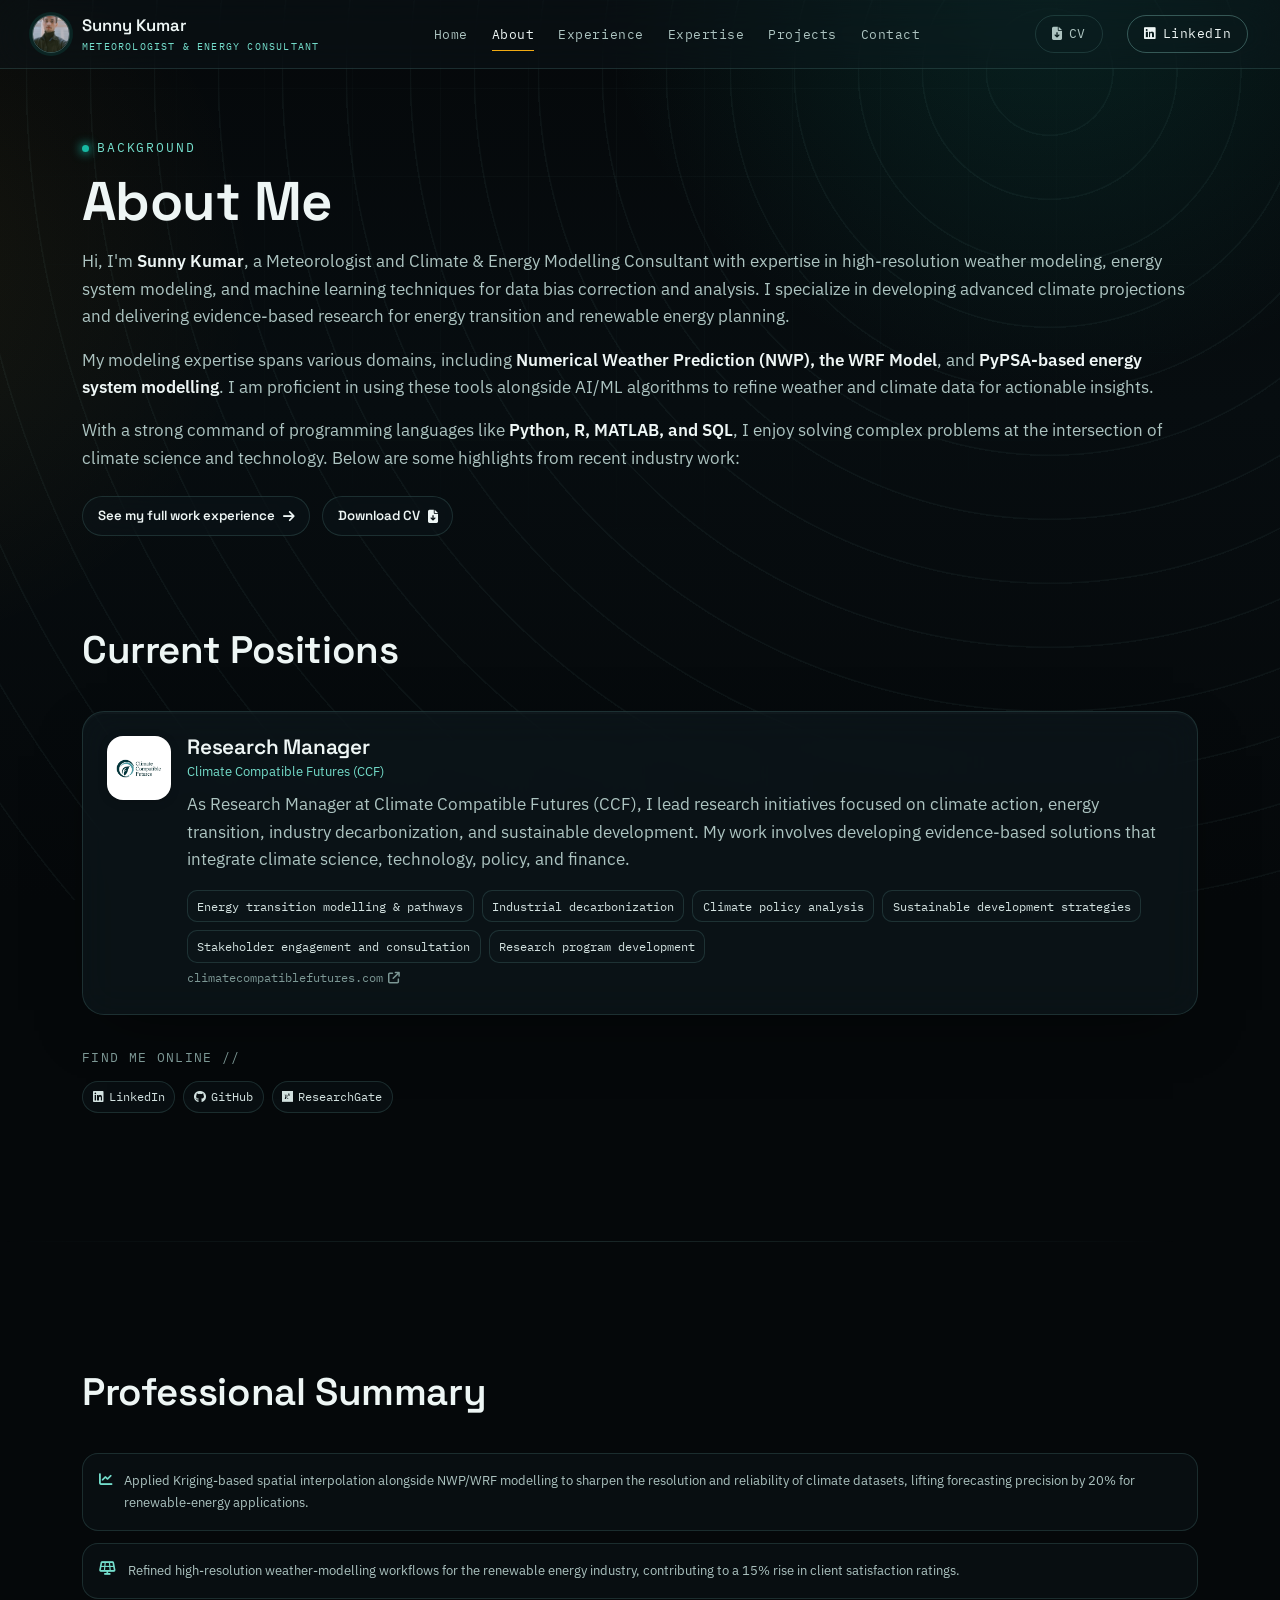
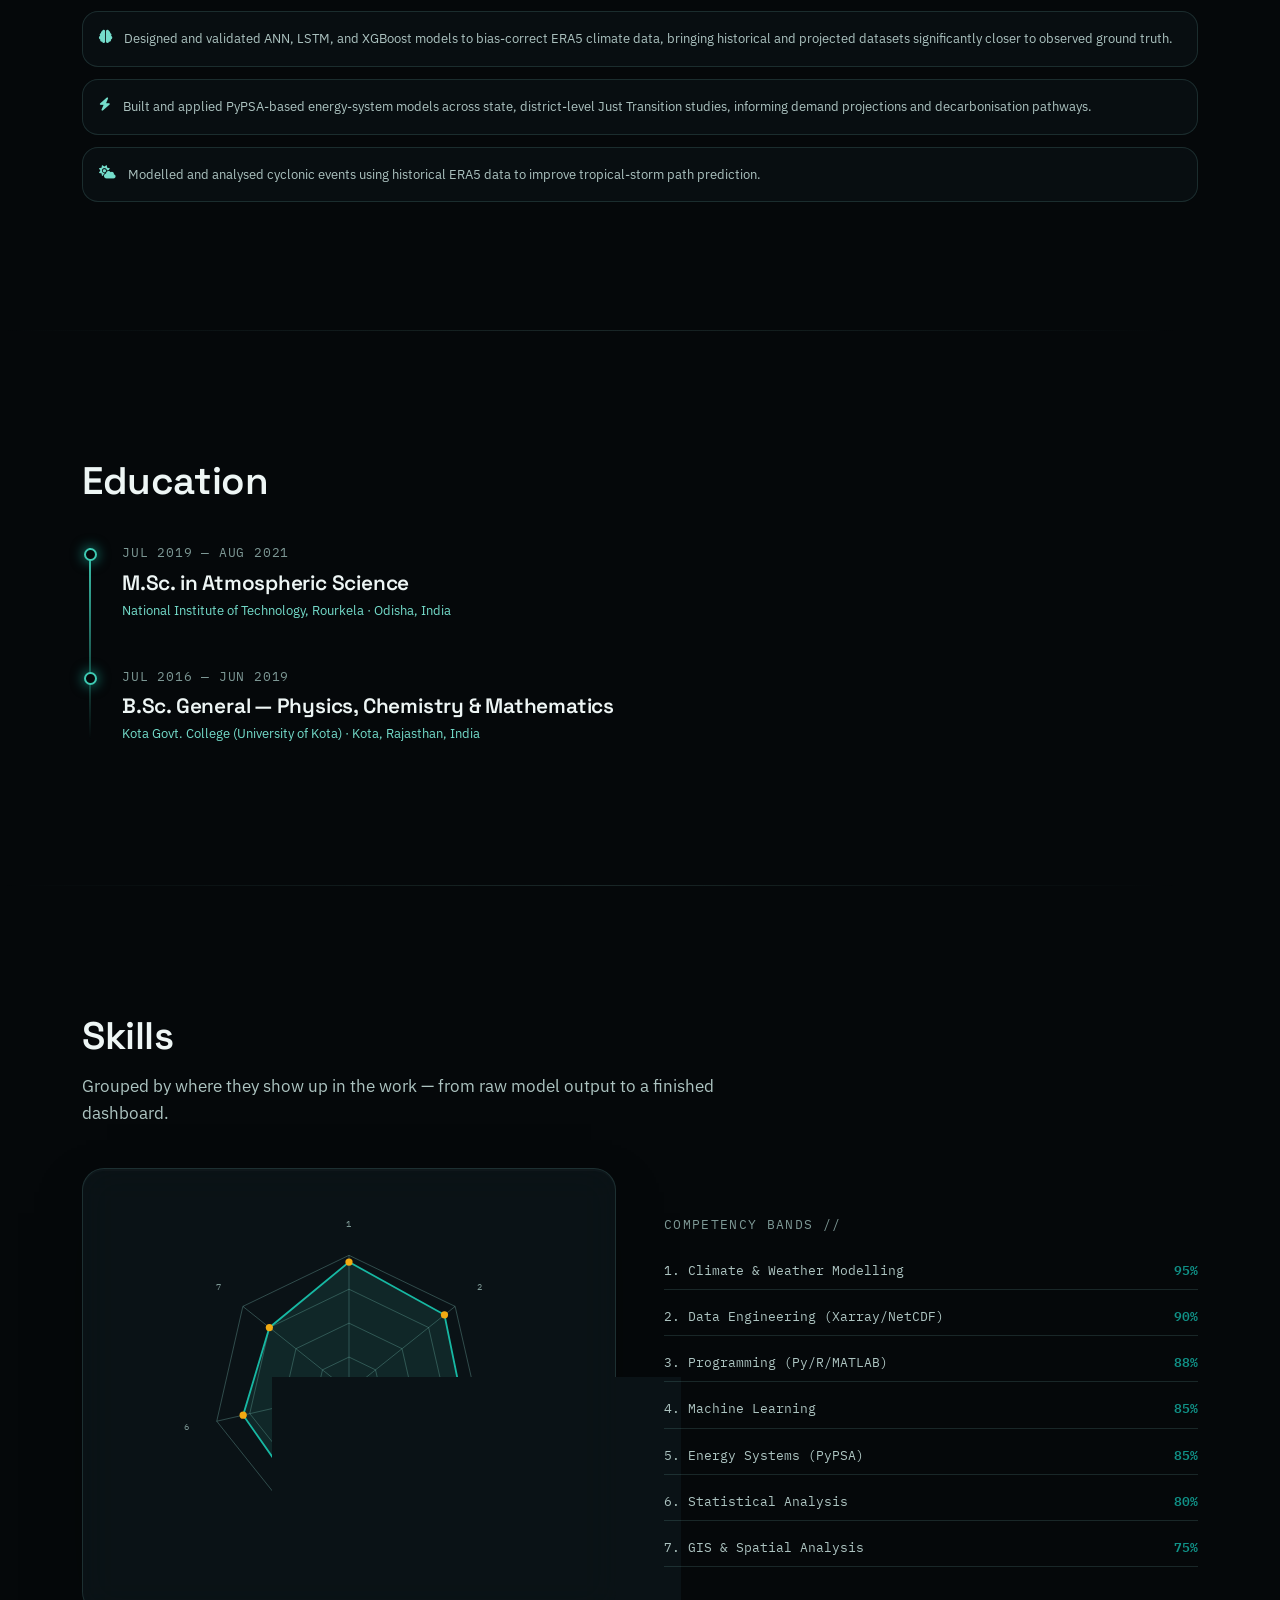
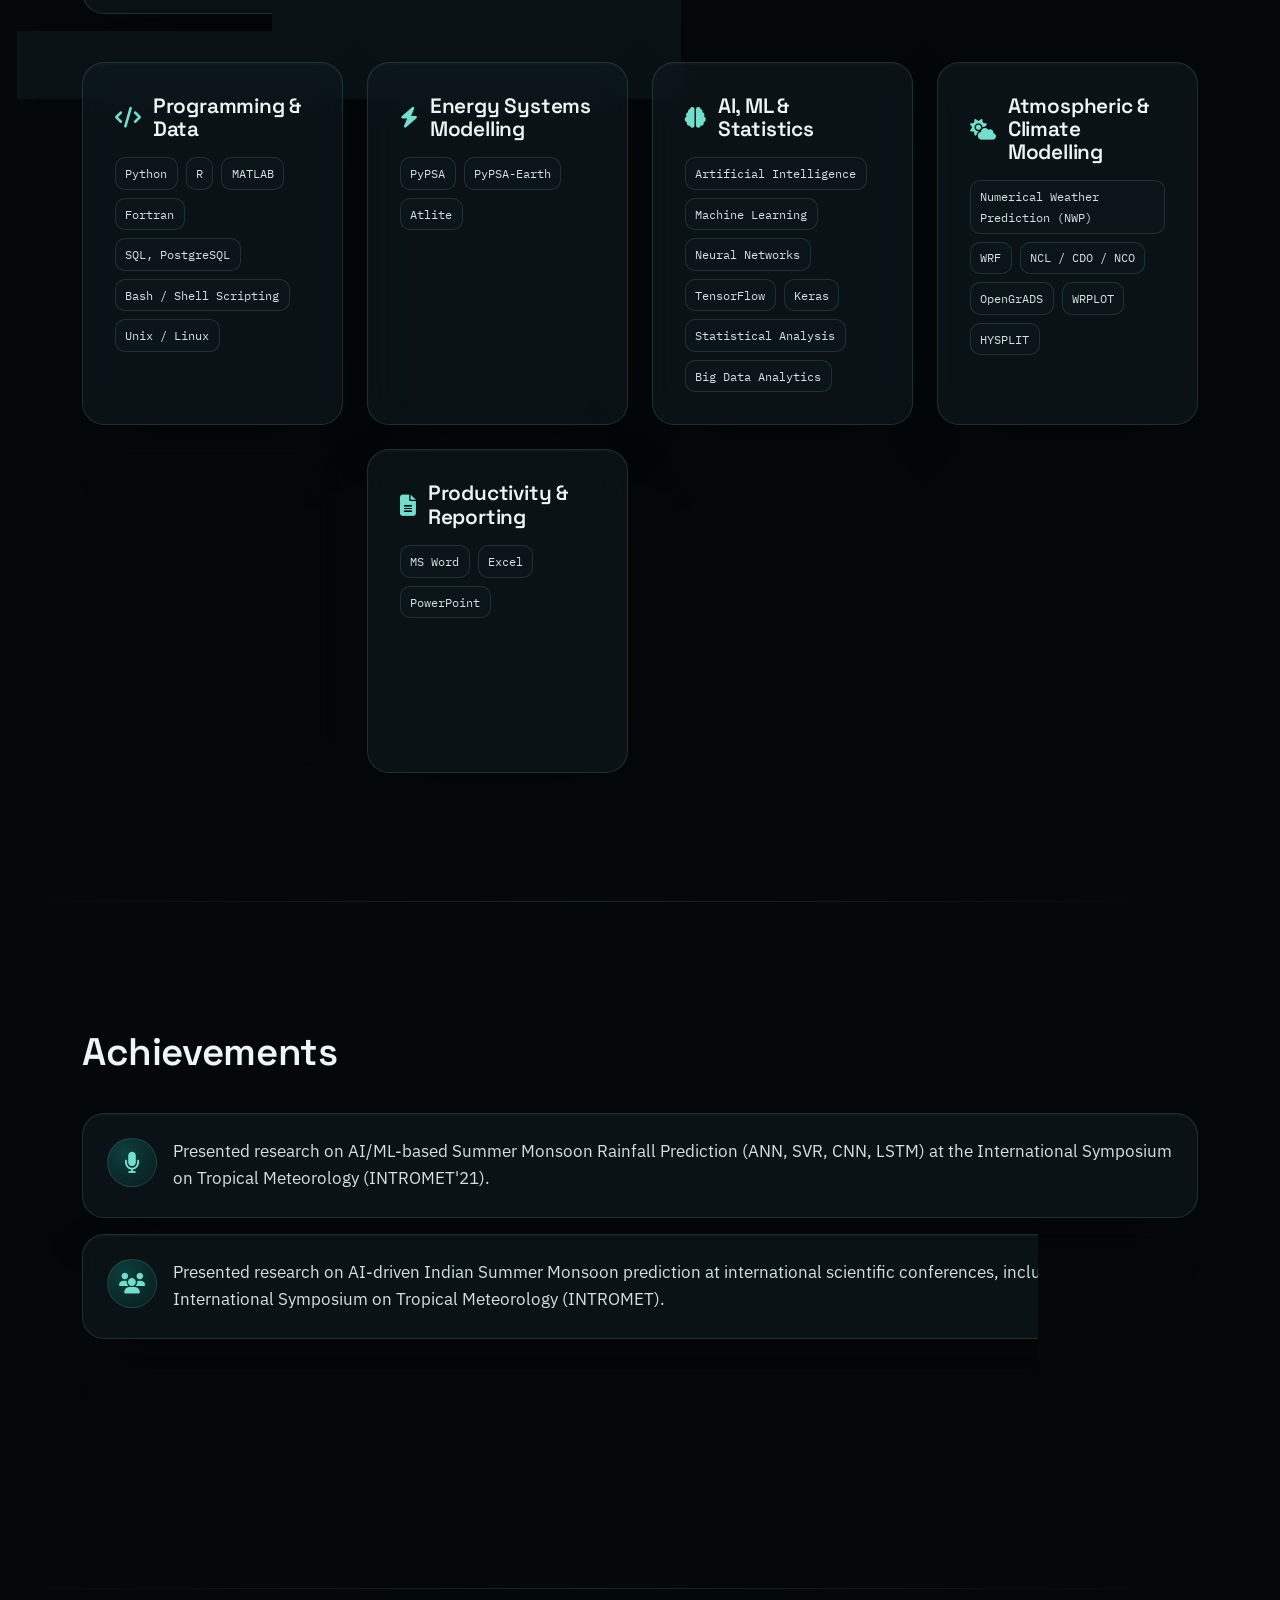
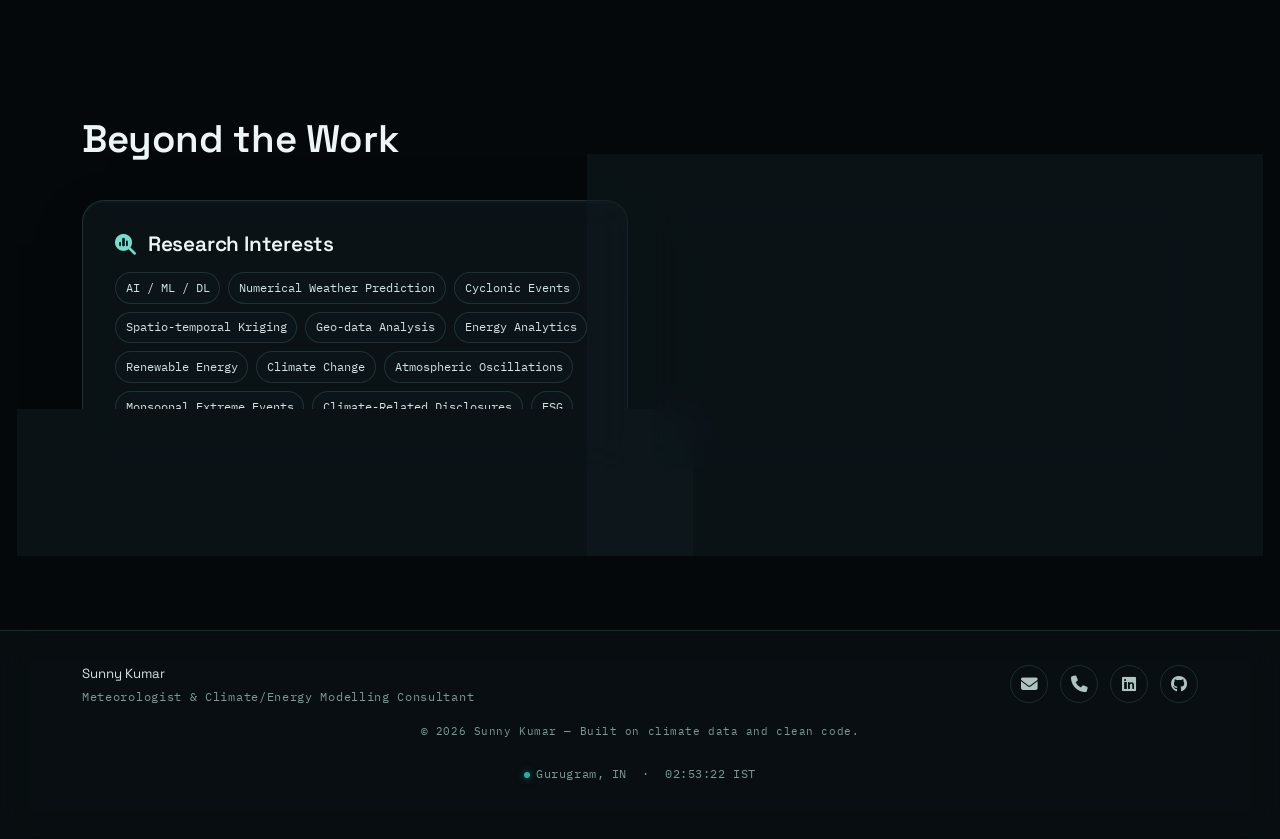
==== commit 1d53db1a: "Update about.html" ====
--- a/about.html
+++ b/about.html
@@ -83,14 +83,7 @@
             <span class="current-role-link">climatecompatiblefutures.com <i class="fa-solid fa-arrow-up-right-from-square" aria-hidden="true"></i></span>
           </div>
         </a>
-        <!-- <a href="https://www.gerinexgen.org/" target="_blank" rel="noopener" class="current-role card glass reveal">
-          <span class="current-role-logo"><img src="assets/img/gerinexgen-logo.png" alt="GERINEXGEN Foundation logo" /></span>
-          <div>
-            <h4>Managing Director &amp; Founder</h4>
-            <p class="exp-meta">GERINEXGEN Foundation</p>
-            <span class="current-role-link">gerinexgen.org <i class="fa-solid fa-arrow-up-right-from-square" aria-hidden="true"></i></span>
-          </div>
-        </a> -->
+
       </div>
 
       <div class="online-profiles reveal">
